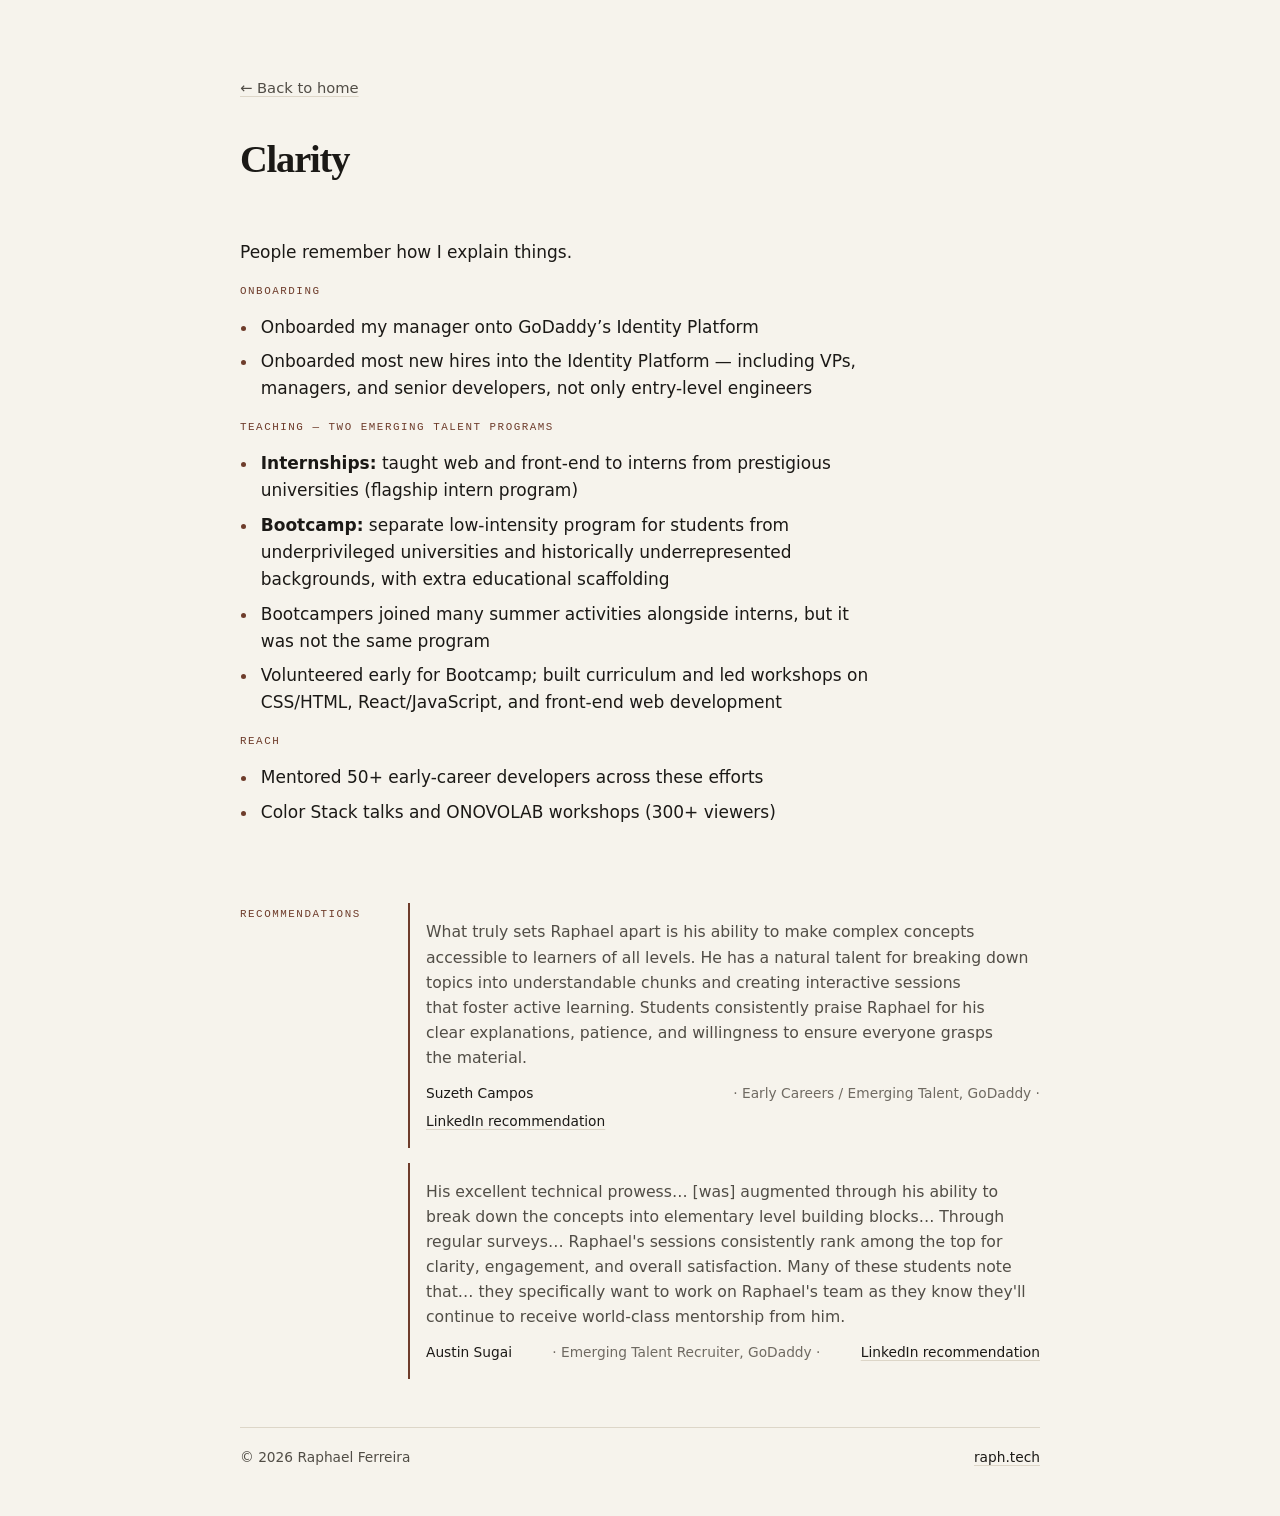
==== clarity/index.html @ 26cf2548 "Brand definition and subpages" ====
<!DOCTYPE html>
<html lang="en">
  <head>
    <meta charset="utf-8">
    <meta name="viewport" content="width=device-width, initial-scale=1">
    <title>Clarity · Raphael Ferreira</title>
    <meta name="description" content="How Raphael explains complex platform work: onboarding VPs through senior hires, intern teaching, Bootcamp, and Emerging Talent recommendations.">
    <link rel="canonical" href="https://raph.tech/clarity/">
    <meta name="theme-color" content="#131311">
    <meta name="theme-color" content="#f6f3ec" media="(prefers-color-scheme: light)">
    <link rel="icon" href="../images/favicon.png?v=2" type="image/png" sizes="64x64">
    <link rel="stylesheet" href="../css/style.css">
  </head>
  <body>
    <a class="skip" href="#content">Skip to content</a>
    <div class="page">
      <p class="page-back"><a href="../index.html">← Back to home</a></p>
      <main id="content" tabindex="-1">
        <h1 class="page-title">Clarity</h1>
        <div class="prose" style="margin-top: 1.25rem;">
          <p>People remember how I explain things.</p>

          <h2>Onboarding</h2>
          <ul>
            <li>Onboarded my manager onto GoDaddy’s Identity Platform</li>
            <li>Onboarded most new hires into the Identity Platform — including VPs, managers, and senior developers, not only entry-level engineers</li>
          </ul>

          <h2>Teaching — two Emerging Talent programs</h2>
          <ul>
            <li><strong>Internships:</strong> taught web and front-end to interns from prestigious universities (flagship intern program)</li>
            <li><strong>Bootcamp:</strong> separate low-intensity program for students from underprivileged universities and historically underrepresented backgrounds, with extra educational scaffolding</li>
            <li>Bootcampers joined many summer activities alongside interns, but it was not the same program</li>
            <li>Volunteered early for Bootcamp; built curriculum and led workshops on CSS/HTML, React/JavaScript, and front-end web development</li>
          </ul>

          <h2>Reach</h2>
          <ul>
            <li>Mentored 50+ early-career developers across these efforts</li>
            <li>Color Stack talks and ONOVOLAB workshops (300+ viewers)</li>
          </ul>
        </div>

        <section class="section" style="margin-top: 2.5rem;" aria-labelledby="recs-heading">
          <h2 id="recs-heading">Recommendations</h2>
          <div class="prose">
            <blockquote class="quote">
              <p>
                What truly sets Raphael apart is his ability to make complex concepts accessible to learners of all levels.
                He has a natural talent for breaking down topics into understandable chunks and creating interactive sessions that foster active learning.
                Students consistently praise Raphael for his clear explanations, patience, and willingness to ensure everyone grasps the material.
              </p>
              <footer>
                <cite>Suzeth Campos</cite> · Early Careers / Emerging Talent, GoDaddy
                · <a href="https://www.linkedin.com/in/raphferreira">LinkedIn recommendation</a>
              </footer>
            </blockquote>
            <blockquote class="quote">
              <p>
                His excellent technical prowess… [was] augmented through his ability to break down the concepts into elementary level building blocks…
                Through regular surveys… Raphael's sessions consistently rank among the top for clarity, engagement, and overall satisfaction.
                Many of these students note that… they specifically want to work on Raphael's team as they know they'll continue to receive world-class mentorship from him.
              </p>
              <footer>
                <cite>Austin Sugai</cite> · Emerging Talent Recruiter, GoDaddy
                · <a href="https://www.linkedin.com/in/raphferreira">LinkedIn recommendation</a>
              </footer>
            </blockquote>
          </div>
        </section>
      </main>
      <footer>
        <p>© <time datetime="2026">2026</time> Raphael Ferreira</p>
        <p><a href="../index.html">raph.tech</a></p>
      </footer>
    </div>
  </body>
</html>
---- css/style.css ----
:root {
  color-scheme: dark light;
  --serif: "Iowan Old Style", "Palatino Linotype", Palatino, "Book Antiqua", Georgia, serif;
  --sans: "Avenir Next", "Segoe UI", system-ui, sans-serif;
  --mono: "SF Mono", ui-monospace, Menlo, Consolas, monospace;
  --paper: #131311;
  --ink: #ece7de;
  --muted: #b7b1a6;
  --faint: #9c968c;
  --line: #2e2d29;
  --accent: #e2b48a;
  --pill: #1c1c19;
}

@media (prefers-color-scheme: light) {
  :root {
    --paper: #f6f3ec;
    --ink: #1b1916;
    --muted: #514d46;
    --faint: #6f6a62;
    --line: #ddd6c8;
    --accent: #6e3c2b;
    --pill: #efeae1;
  }
}

@supports (color: light-dark(black, white)) {
  :root {
    --paper: light-dark(#f6f3ec, #131311);
    --ink: light-dark(#1b1916, #ece7de);
    --muted: light-dark(#514d46, #b7b1a6);
    --faint: light-dark(#6f6a62, #9c968c);
    --line: light-dark(#ddd6c8, #2e2d29);
    --accent: light-dark(#6e3c2b, #e2b48a);
    --pill: light-dark(#efeae1, #1c1c19);
  }
}

*,
*::before,
*::after {
  box-sizing: border-box;
}

html {
  background: var(--paper);
}

body {
  margin: 0;
  background: var(--paper);
  color: var(--ink);
  font-family: var(--sans);
  font-size: 1.0625rem;
  line-height: 1.6;
  text-rendering: optimizeLegibility;
  -webkit-font-smoothing: antialiased;
}

::selection {
  background: var(--accent);
  color: var(--paper);
}

.skip {
  position: fixed;
  left: 1rem;
  top: -4rem;
  z-index: 2;
  padding: 0.45rem 0.7rem;
  background: var(--ink);
  color: var(--paper);
  text-decoration: none;
}

.skip:focus {
  top: 1rem;
}

.page {
  width: min(50rem, calc(100% - 2.5rem));
  margin: 0 auto;
  padding: clamp(2.25rem, 7vw, 4.75rem) 0 3rem;
}

.masthead,
.section {
  display: grid;
  grid-template-columns: 8.75rem minmax(0, 1fr);
  column-gap: 1.75rem;
}

.masthead {
  align-items: center;
  padding-bottom: 2rem;
  border-bottom: 1px solid var(--line);
}

.avatar {
  display: block;
  width: 100%;
  height: auto;
  aspect-ratio: 682 / 1024;
  border-radius: 0.45rem;
  box-shadow: 0 0 0 1px var(--line);
}

h1,
h2,
h3,
p {
  margin: 0;
}

h1 {
  font-family: var(--serif);
  font-size: clamp(2.4rem, 5vw, 3.2rem);
  font-weight: 600;
  letter-spacing: -0.03em;
  line-height: 1.02;
}

.subtitle {
  margin-top: 0.55rem;
  max-width: 38rem;
  font-size: 1.02rem;
  line-height: 1.45;
  text-wrap: balance;
}

.meta {
  display: flex;
  flex-wrap: wrap;
  align-items: baseline;
  gap: 0.35rem 1.15rem;
  margin-top: 1rem;
  color: var(--muted);
  font-size: 0.94rem;
}

.links {
  display: flex;
  flex-wrap: wrap;
  align-items: baseline;
  gap: 0.45rem;
}

.dot {
  color: var(--faint);
}

a {
  color: var(--ink);
  text-decoration-thickness: 1px;
  text-decoration-color: var(--line);
  text-underline-offset: 0.22em;
}

a:hover {
  color: var(--accent);
  text-decoration-color: var(--accent);
}

a:focus-visible {
  outline: 2px solid var(--accent);
  outline-offset: 3px;
  border-radius: 2px;
}

main {
  display: flex;
  flex-direction: column;
  gap: 2.35rem;
  margin-top: 2.35rem;
}

main:focus {
  outline: none;
}

h2 {
  margin-top: 0.2rem;
  font-family: var(--mono);
  font-size: 0.68rem;
  font-weight: 500;
  letter-spacing: 0.14em;
  line-height: 1.45;
  text-transform: uppercase;
  color: var(--accent);
}

.prose {
  display: flex;
  flex-direction: column;
  gap: 0.9rem;
}

.prose p,
.prose ul,
.detail {
  max-width: 40rem;
  text-wrap: pretty;
}

.prose ul {
  margin: 0;
  padding-left: 1.15rem;
  display: flex;
  flex-direction: column;
  gap: 0.45rem;
}

.prose li {
  padding-left: 0.15rem;
}

.prose li::marker {
  color: var(--accent);
}

.summary-body {
  display: flex;
  flex-direction: column;
  gap: 1.75rem;
}

.pillars {
  display: grid;
  grid-template-columns: repeat(3, minmax(0, 1fr));
  gap: 2.25rem;
}

.section-summary {
  grid-template-columns: 1fr;
  row-gap: 1rem;
}

.pillar {
  display: flex;
  flex-direction: column;
  gap: 0.55rem;
  min-height: 100%;
  padding: 1.15rem 1.1rem 1.2rem;
  border: 1px solid var(--line);
  border-radius: 0.45rem;
  background: var(--pill);
  color: inherit;
  text-decoration: none;
  transition: border-color 0.15s ease, box-shadow 0.15s ease;
}

.pillar:hover {
  border-color: var(--accent);
  color: inherit;
  text-decoration: none;
  box-shadow: 0 0 0 1px color-mix(in srgb, var(--accent) 35%, transparent);
}

.pillar:focus-visible {
  outline: 2px solid var(--accent);
  outline-offset: 3px;
}

.pillar-icon {
  display: flex;
  align-items: center;
  justify-content: flex-start;
  color: var(--accent);
}

.pillar-icon svg {
  display: block;
}

.pillar h3 {
  margin: 0;
  font-size: 1.08rem;
  font-weight: 600;
  letter-spacing: -0.015em;
  line-height: 1.25;
  color: var(--ink);
}

.pillar p {
  margin: 0;
  flex: 1;
  color: var(--muted);
  font-size: 0.92rem;
  line-height: 1.5;
  text-wrap: pretty;
}

.pillar-more {
  margin-top: 0.25rem;
  font-size: 0.86rem;
  color: var(--accent);
  text-decoration: underline;
  text-decoration-thickness: 1px;
  text-underline-offset: 0.22em;
}

.page-back {
  margin-bottom: 1.75rem;
  font-size: 0.92rem;
}

.page-back a {
  color: var(--muted);
}

.page-title {
  font-family: var(--serif);
  font-size: clamp(1.85rem, 4vw, 2.4rem);
  font-weight: 600;
  letter-spacing: -0.03em;
  line-height: 1.15;
}

.quote {
  margin: 0;
  padding: 1rem 0 1rem 1rem;
  border-left: 2px solid var(--accent);
  color: var(--muted);
  font-size: 0.98rem;
  text-wrap: pretty;
}

.quote footer {
  margin-top: 0.75rem;
  padding: 0;
  border: 0;
  color: var(--faint);
  font-size: 0.86rem;
}

.quote cite {
  font-style: normal;
  color: var(--ink);
}

.detail {
  margin-top: 0.45rem;
  color: var(--muted);
  font-size: 0.95rem;
}

.skill-groups {
  display: flex;
  flex-direction: column;
  gap: 1.15rem;
}

.skill-label {
  margin-bottom: 0.45rem;
  font-family: var(--mono);
  font-size: 0.68rem;
  font-weight: 500;
  letter-spacing: 0.08em;
  line-height: 1.45;
  text-transform: uppercase;
  color: var(--faint);
}

.entries {
  display: flex;
  flex-direction: column;
  gap: 1.65rem;
}

.entry-head {
  display: flex;
  justify-content: space-between;
  align-items: baseline;
  gap: 1rem 1.5rem;
}

h3 {
  font-size: 1.05rem;
  font-weight: 600;
  letter-spacing: -0.015em;
  line-height: 1.3;
}

.org {
  margin-top: 0.12rem;
  color: var(--muted);
  font-size: 0.95rem;
}

.dates {
  flex: none;
  font-family: var(--mono);
  font-size: 0.75rem;
  letter-spacing: 0.01em;
  color: var(--muted);
  white-space: nowrap;
}

.entry ul {
  margin: 0.7rem 0 0;
  padding: 0;
  list-style: none;
}

.entry li {
  position: relative;
  margin-top: 0.38rem;
  padding-left: 1rem;
}

.entry li::before {
  content: "";
  position: absolute;
  left: 0;
  top: 0.72em;
  width: 0.45rem;
  height: 1px;
  background: var(--accent);
}

.pills {
  display: flex;
  flex-wrap: wrap;
  gap: 0.45rem;
  margin: 0;
  padding: 0;
  list-style: none;
}

.pills li {
  padding: 0.28rem 0.72rem;
  border: 1px solid var(--line);
  border-radius: 999px;
  background: var(--pill);
  font-size: 0.86rem;
  line-height: 1.4;
}

footer {
  display: flex;
  flex-wrap: wrap;
  justify-content: space-between;
  gap: 0.4rem 1.5rem;
  margin-top: 3rem;
  padding-top: 1.1rem;
  border-top: 1px solid var(--line);
  color: var(--muted);
  font-size: 0.86rem;
}

@media (max-width: 42rem) {
  .masthead,
  .section {
    grid-template-columns: 1fr;
    row-gap: 0.85rem;
  }

  .pillars {
    grid-template-columns: 1fr;
  }

  .avatar {
    width: 8.25rem;
  }

  .entry-head {
    flex-direction: column;
    gap: 0.2rem;
  }

  .dates {
    white-space: normal;
  }
}

@media (prefers-reduced-motion: reduce) {
  * {
    scroll-behavior: auto !important;
    transition: none !important;
  }
}

@media print {
  :root {
    --paper: #fff;
    --ink: #111;
    --muted: #333;
    --faint: #333;
    --line: #ccc;
    --accent: #6e3c2b;
    --pill: #fff;
  }

  body {
    background: #fff;
    font-size: 11pt;
  }

  .skip {
    display: none;
  }

  .page {
    width: auto;
    padding: 0;
  }

  a {
    color: inherit;
    text-decoration: none;
  }

  .links a::after,
  footer a::after {
    content: " (" attr(href) ")";
    font-size: 0.85em;
  }
}
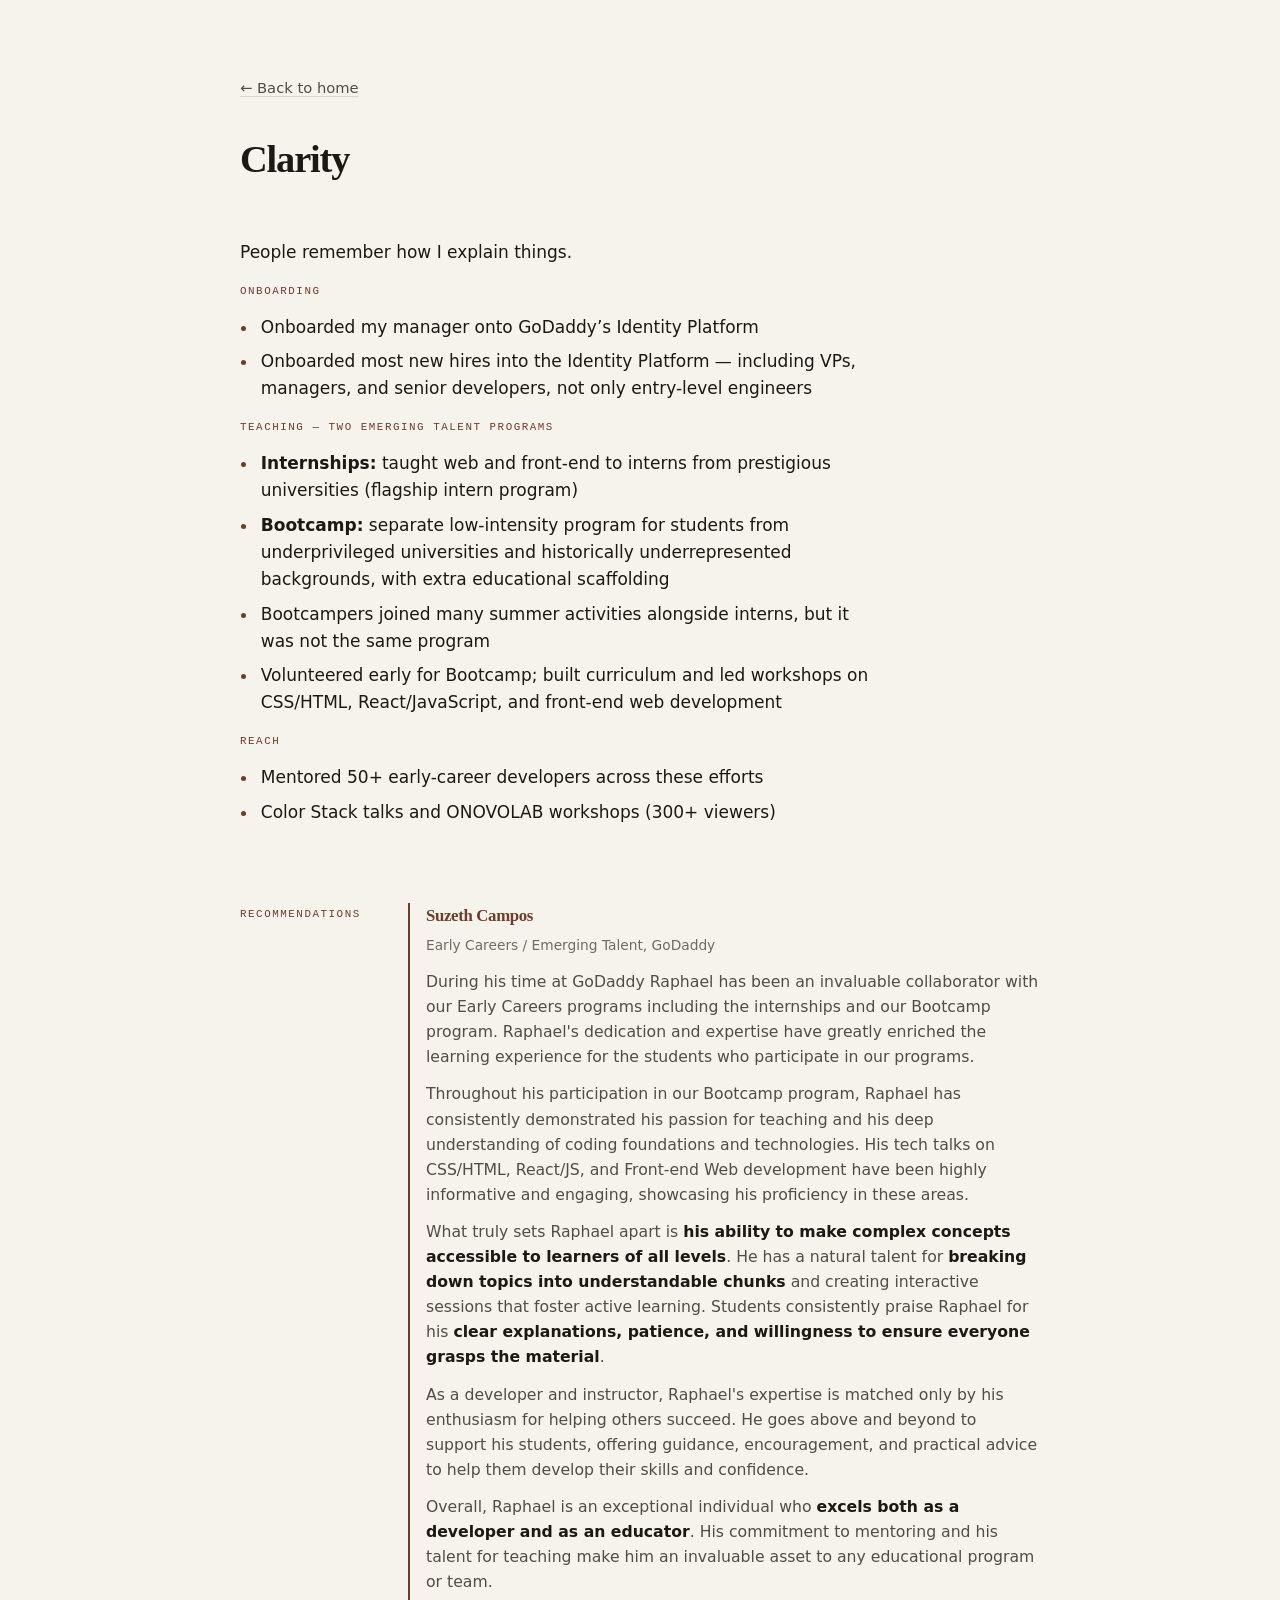
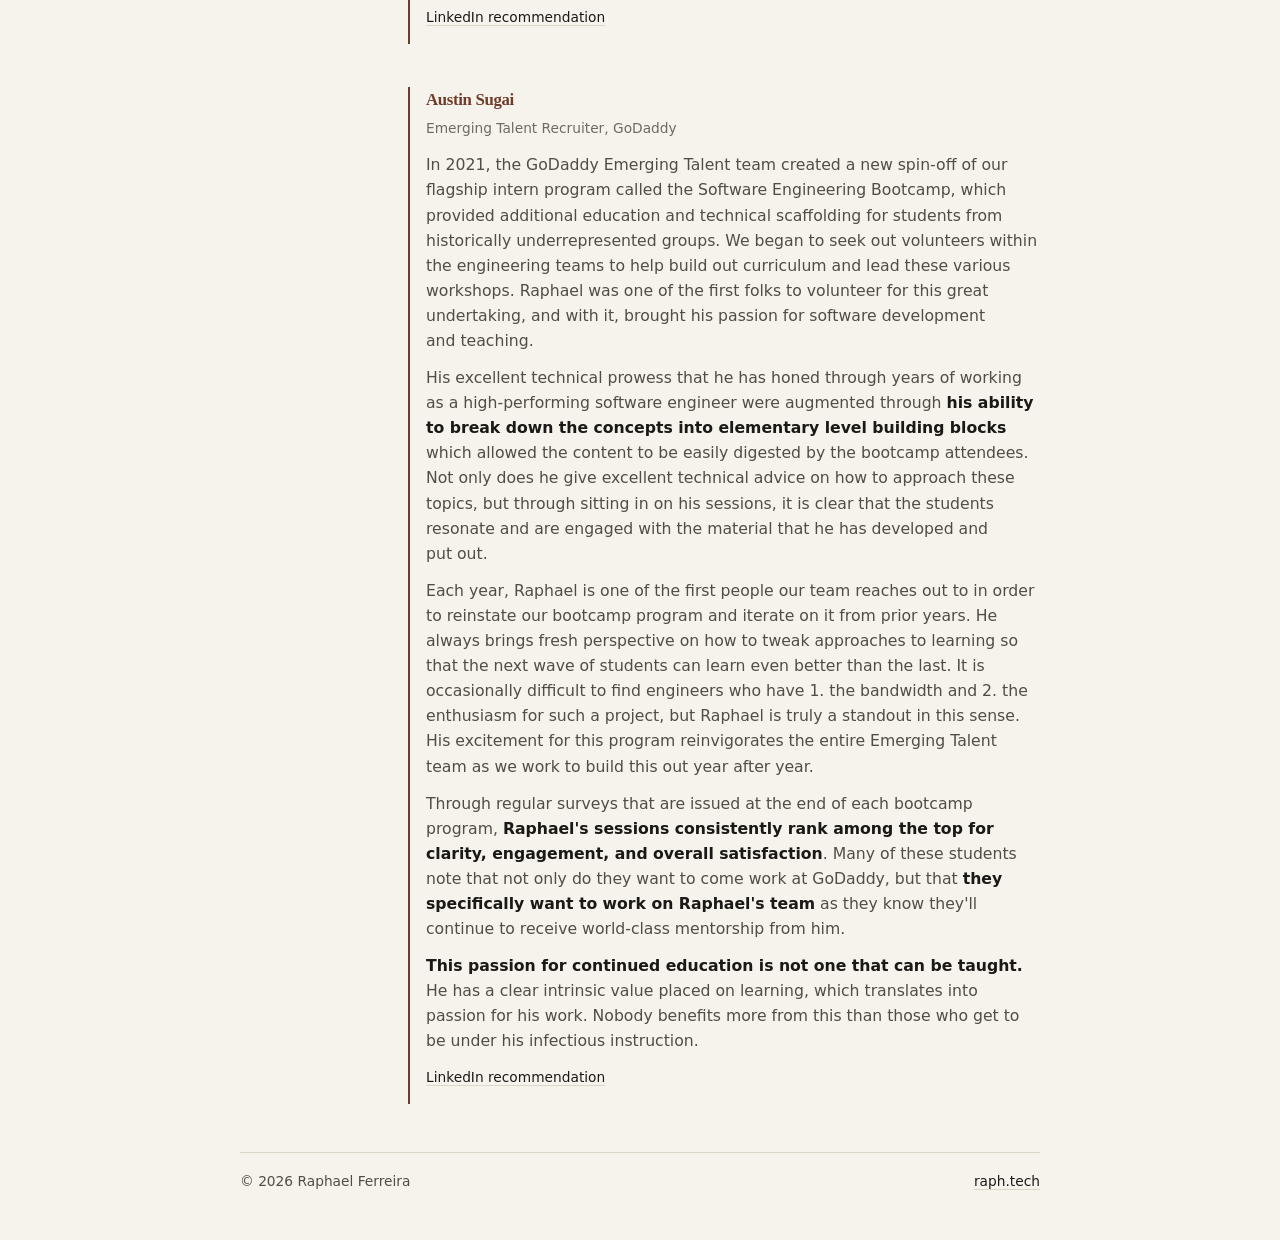
==== commit 1829a436: "styles and wording fixes" ====
--- a/clarity/index.html
+++ b/clarity/index.html
@@ -45,26 +45,68 @@
           <h2 id="recs-heading">Recommendations</h2>
           <div class="prose">
             <blockquote class="quote">
+              <header class="quote-byline">
+                <cite>Suzeth Campos</cite>
+                <span class="quote-role">Early Careers / Emerging Talent, GoDaddy</span>
+              </header>
               <p>
-                What truly sets Raphael apart is his ability to make complex concepts accessible to learners of all levels.
-                He has a natural talent for breaking down topics into understandable chunks and creating interactive sessions that foster active learning.
-                Students consistently praise Raphael for his clear explanations, patience, and willingness to ensure everyone grasps the material.
+                During his time at GoDaddy Raphael has been an invaluable collaborator with our Early Careers programs including the internships and our Bootcamp program.
+                Raphael's dedication and expertise have greatly enriched the learning experience for the students who participate in our programs.
               </p>
-              <footer>
-                <cite>Suzeth Campos</cite> · Early Careers / Emerging Talent, GoDaddy
-                · <a href="https://www.linkedin.com/in/raphferreira">LinkedIn recommendation</a>
-              </footer>
+              <p>
+                Throughout his participation in our Bootcamp program, Raphael has consistently demonstrated his passion for teaching and his deep understanding of coding foundations and technologies.
+                His tech talks on CSS/HTML, React/JS, and Front-end Web development have been highly informative and engaging, showcasing his proficiency in these areas.
+              </p>
+              <p>
+                What truly sets Raphael apart is <strong>his ability to make complex concepts accessible to learners of all levels</strong>.
+                He has a natural talent for <strong>breaking down topics into understandable chunks</strong> and creating interactive sessions that foster active learning.
+                Students consistently praise Raphael for his <strong>clear explanations, patience, and willingness to ensure everyone grasps the material</strong>.
+              </p>
+              <p>
+                As a developer and instructor, Raphael's expertise is matched only by his enthusiasm for helping others succeed.
+                He goes above and beyond to support his students, offering guidance, encouragement, and practical advice to help them develop their skills and confidence.
+              </p>
+              <p>
+                Overall, Raphael is an exceptional individual who <strong>excels both as a developer and as an educator</strong>.
+                His commitment to mentoring and his talent for teaching make him an invaluable asset to any educational program or team.
+              </p>
+              <p class="quote-source"><a href="https://www.linkedin.com/in/raphferreira/details/recommendations/">LinkedIn recommendation</a></p>
             </blockquote>
             <blockquote class="quote">
+              <header class="quote-byline">
+                <cite>Austin Sugai</cite>
+                <span class="quote-role">Emerging Talent Recruiter, GoDaddy</span>
+              </header>
               <p>
-                His excellent technical prowess… [was] augmented through his ability to break down the concepts into elementary level building blocks…
-                Through regular surveys… Raphael's sessions consistently rank among the top for clarity, engagement, and overall satisfaction.
-                Many of these students note that… they specifically want to work on Raphael's team as they know they'll continue to receive world-class mentorship from him.
+                In 2021, the GoDaddy Emerging Talent team created a new spin-off of our flagship intern program called the Software Engineering Bootcamp, which provided additional education and technical scaffolding for students from historically underrepresented groups.
+                We began to seek out volunteers within the engineering teams to help build out curriculum and lead these various workshops.
+                Raphael was one of the first folks to volunteer for this great undertaking, and with it, brought his passion for software development and teaching.
               </p>
-              <footer>
-                <cite>Austin Sugai</cite> · Emerging Talent Recruiter, GoDaddy
-                · <a href="https://www.linkedin.com/in/raphferreira">LinkedIn recommendation</a>
-              </footer>
+              <p>
+                His excellent technical prowess that he has honed through years of working as a high-performing software engineer were augmented through
+                <strong>his ability to break down the concepts into elementary level building blocks</strong>
+                which allowed the content to be easily digested by the bootcamp attendees.
+                Not only does he give excellent technical advice on how to approach these topics, but through sitting in on his sessions, it is clear that the students resonate and are engaged with the material that he has developed and put out.
+              </p>
+              <p>
+                Each year, Raphael is one of the first people our team reaches out to in order to reinstate our bootcamp program and iterate on it from prior years.
+                He always brings fresh perspective on how to tweak approaches to learning so that the next wave of students can learn even better than the last.
+                It is occasionally difficult to find engineers who have 1. the bandwidth and 2. the enthusiasm for such a project, but Raphael is truly a standout in this sense.
+                His excitement for this program reinvigorates the entire Emerging Talent team as we work to build this out year after year.
+              </p>
+              <p>
+                Through regular surveys that are issued at the end of each bootcamp program,
+                <strong>Raphael's sessions consistently rank among the top for clarity, engagement, and overall satisfaction</strong>.
+                Many of these students note that not only do they want to come work at GoDaddy, but that
+                <strong>they specifically want to work on Raphael's team</strong>
+                as they know they'll continue to receive world-class mentorship from him.
+              </p>
+              <p>
+                <strong>This passion for continued education is not one that can be taught.</strong>
+                He has a clear intrinsic value placed on learning, which translates into passion for his work.
+                Nobody benefits more from this than those who get to be under his infectious instruction.
+              </p>
+              <p class="quote-source"><a href="https://www.linkedin.com/in/raphferreira/details/recommendations/">LinkedIn recommendation</a></p>
             </blockquote>
           </div>
         </section>
--- a/css/style.css
+++ b/css/style.css
@@ -318,24 +318,53 @@
 
 .quote {
   margin: 0;
-  padding: 1rem 0 1rem 1rem;
+  padding: 0 0 1rem 1rem;
   border-left: 2px solid var(--accent);
   color: var(--muted);
   font-size: 0.98rem;
   text-wrap: pretty;
 }
 
-.quote footer {
-  margin-top: 0.75rem;
+.quote + .quote {
+  margin-top: 1.75rem;
+}
+
+.quote-byline {
+  display: flex;
+  flex-direction: column;
+  gap: 0.2rem;
+  margin: 0 0 0.85rem;
   padding: 0;
   border: 0;
+}
+
+.quote-byline cite {
+  font-family: var(--serif);
+  font-style: normal;
+  font-size: 1.05rem;
+  font-weight: 600;
+  letter-spacing: -0.02em;
+  color: var(--accent);
+}
+
+.quote-role {
+  font-size: 0.86rem;
   color: var(--faint);
+}
+
+.quote p + p {
+  margin-top: 0.75rem;
+}
+
+.quote strong {
+  color: var(--ink);
+  font-weight: 600;
+}
+
+.quote-source {
+  margin-top: 0.85rem;
   font-size: 0.86rem;
-}
-
-.quote cite {
-  font-style: normal;
-  color: var(--ink);
+  color: var(--faint);
 }
 
 .detail {
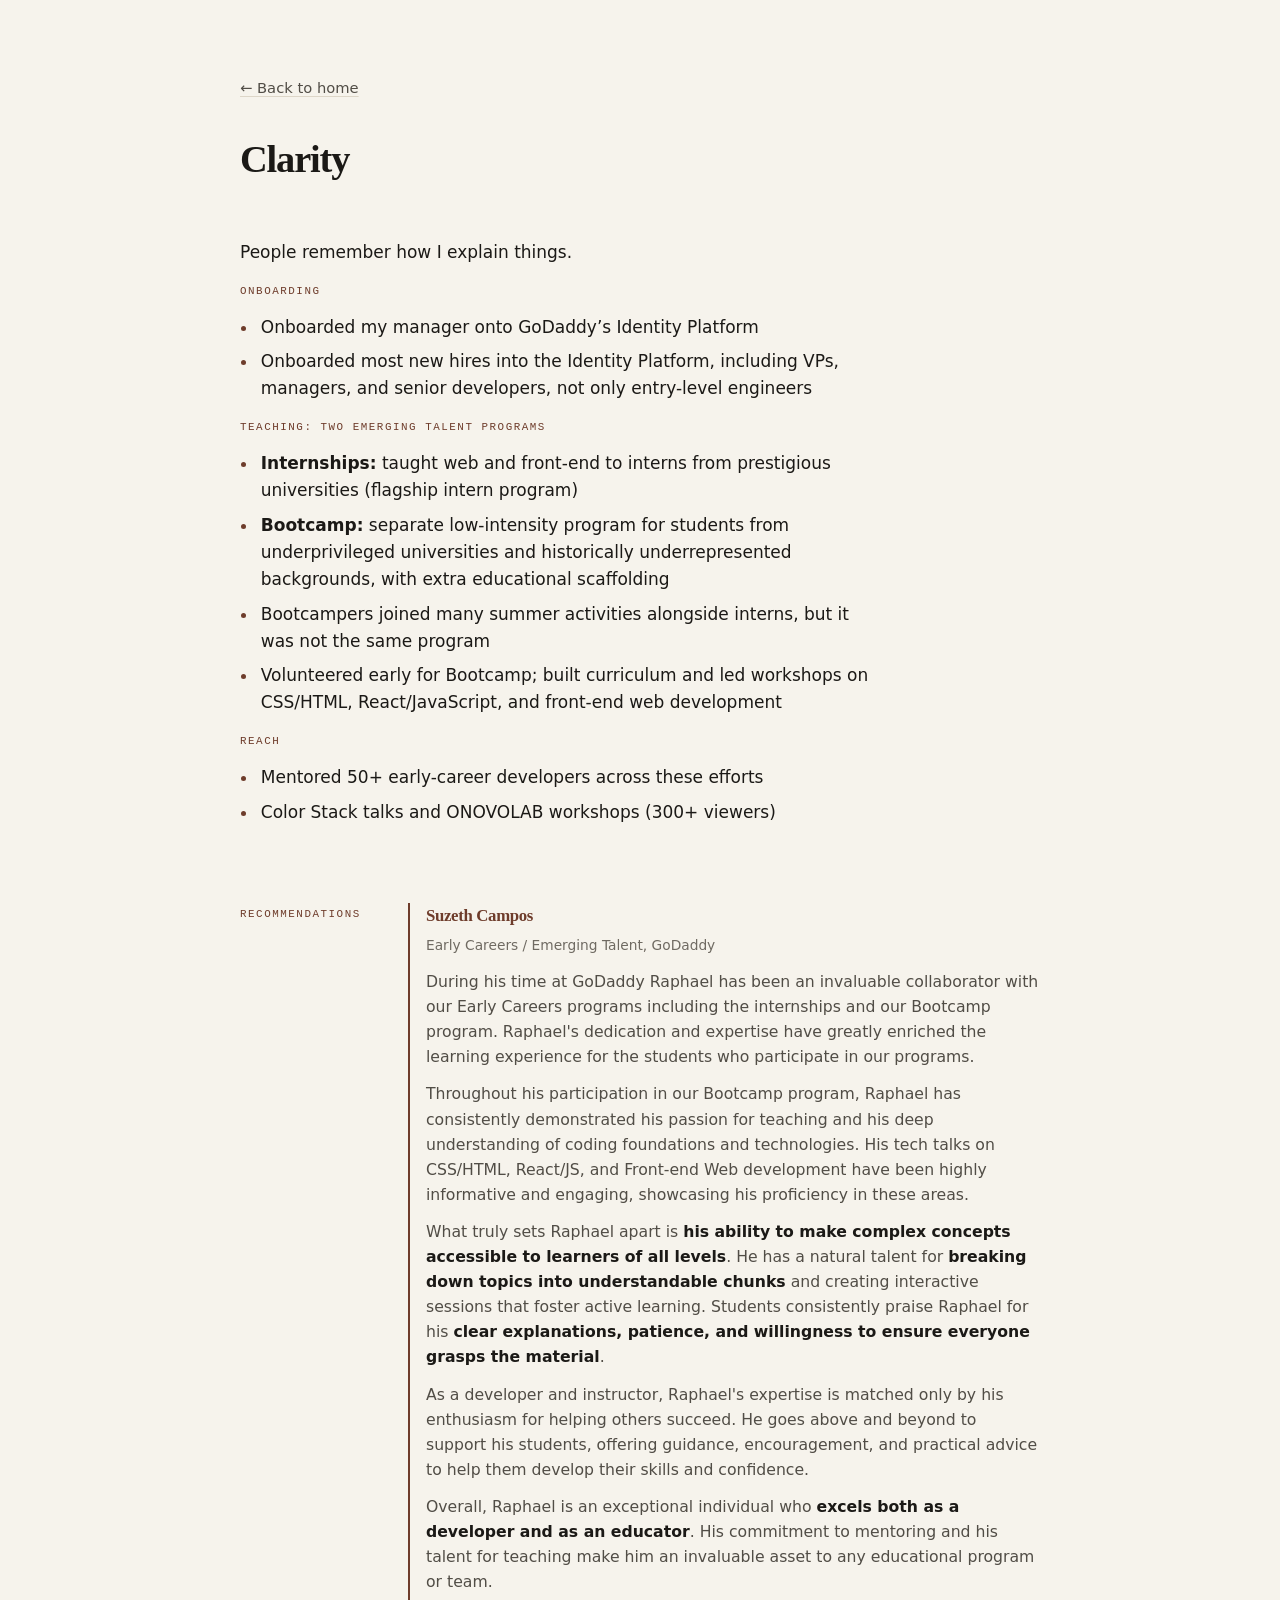
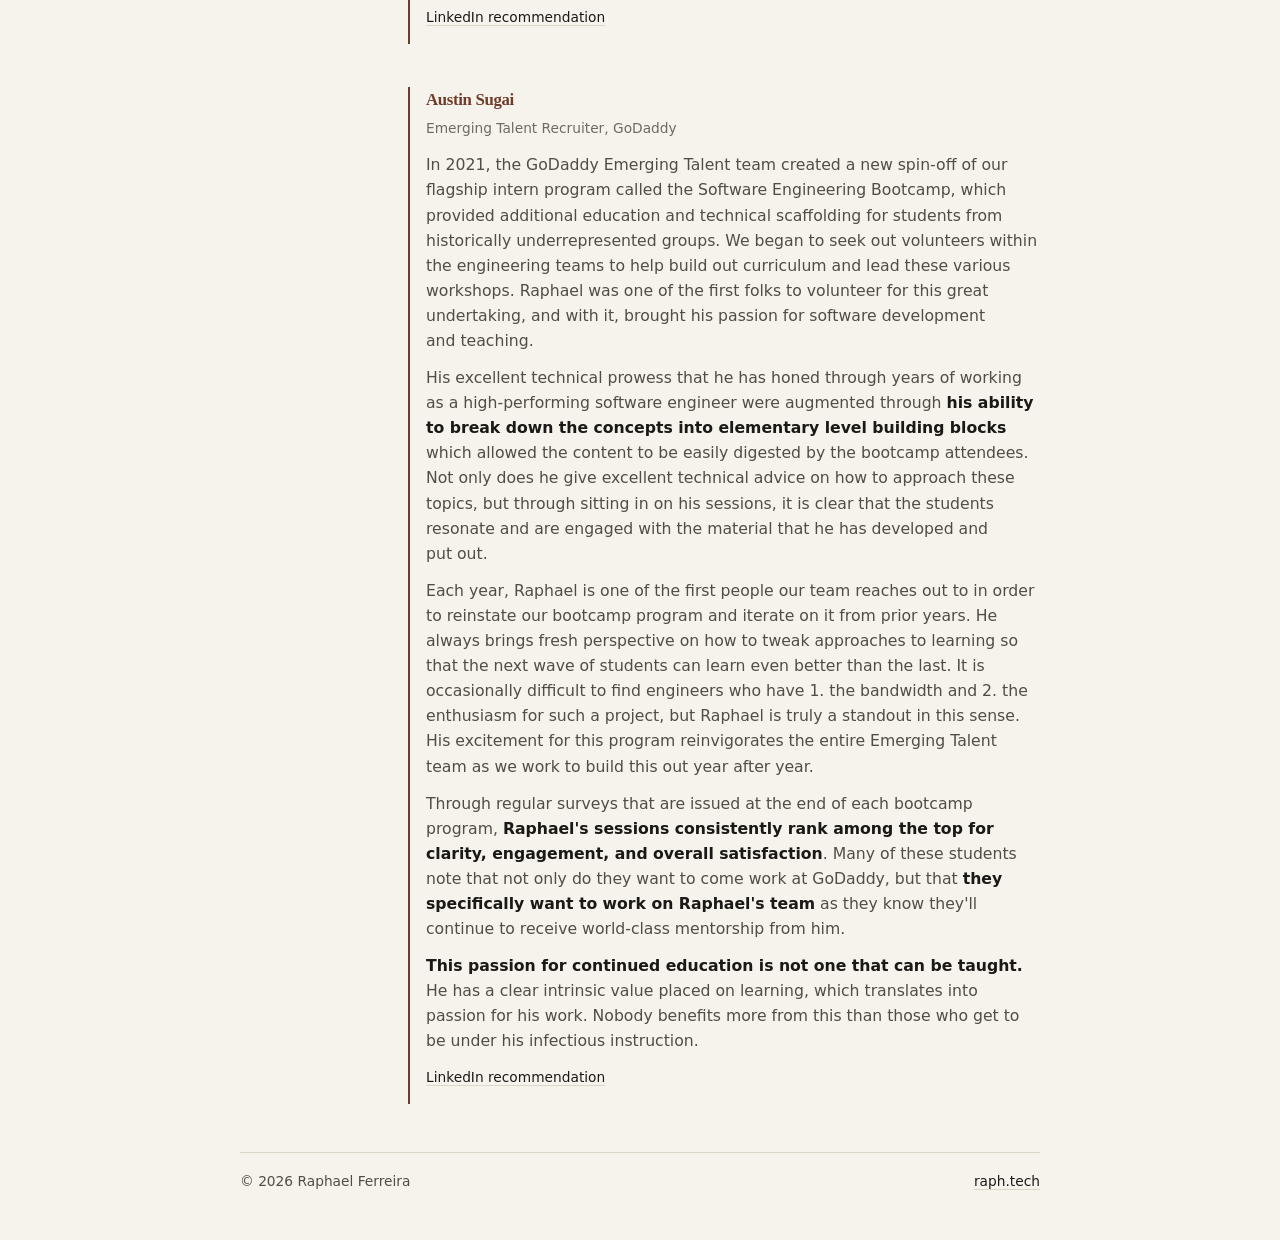
==== commit 6e5e071a: "consistency copy fixes" ====
--- a/clarity/index.html
+++ b/clarity/index.html
@@ -23,10 +23,10 @@
           <h2>Onboarding</h2>
           <ul>
             <li>Onboarded my manager onto GoDaddy’s Identity Platform</li>
-            <li>Onboarded most new hires into the Identity Platform — including VPs, managers, and senior developers, not only entry-level engineers</li>
+            <li>Onboarded most new hires into the Identity Platform, including VPs, managers, and senior developers, not only entry-level engineers</li>
           </ul>
 
-          <h2>Teaching — two Emerging Talent programs</h2>
+          <h2>Teaching: two Emerging Talent programs</h2>
           <ul>
             <li><strong>Internships:</strong> taught web and front-end to interns from prestigious universities (flagship intern program)</li>
             <li><strong>Bootcamp:</strong> separate low-intensity program for students from underprivileged universities and historically underrepresented backgrounds, with extra educational scaffolding</li>
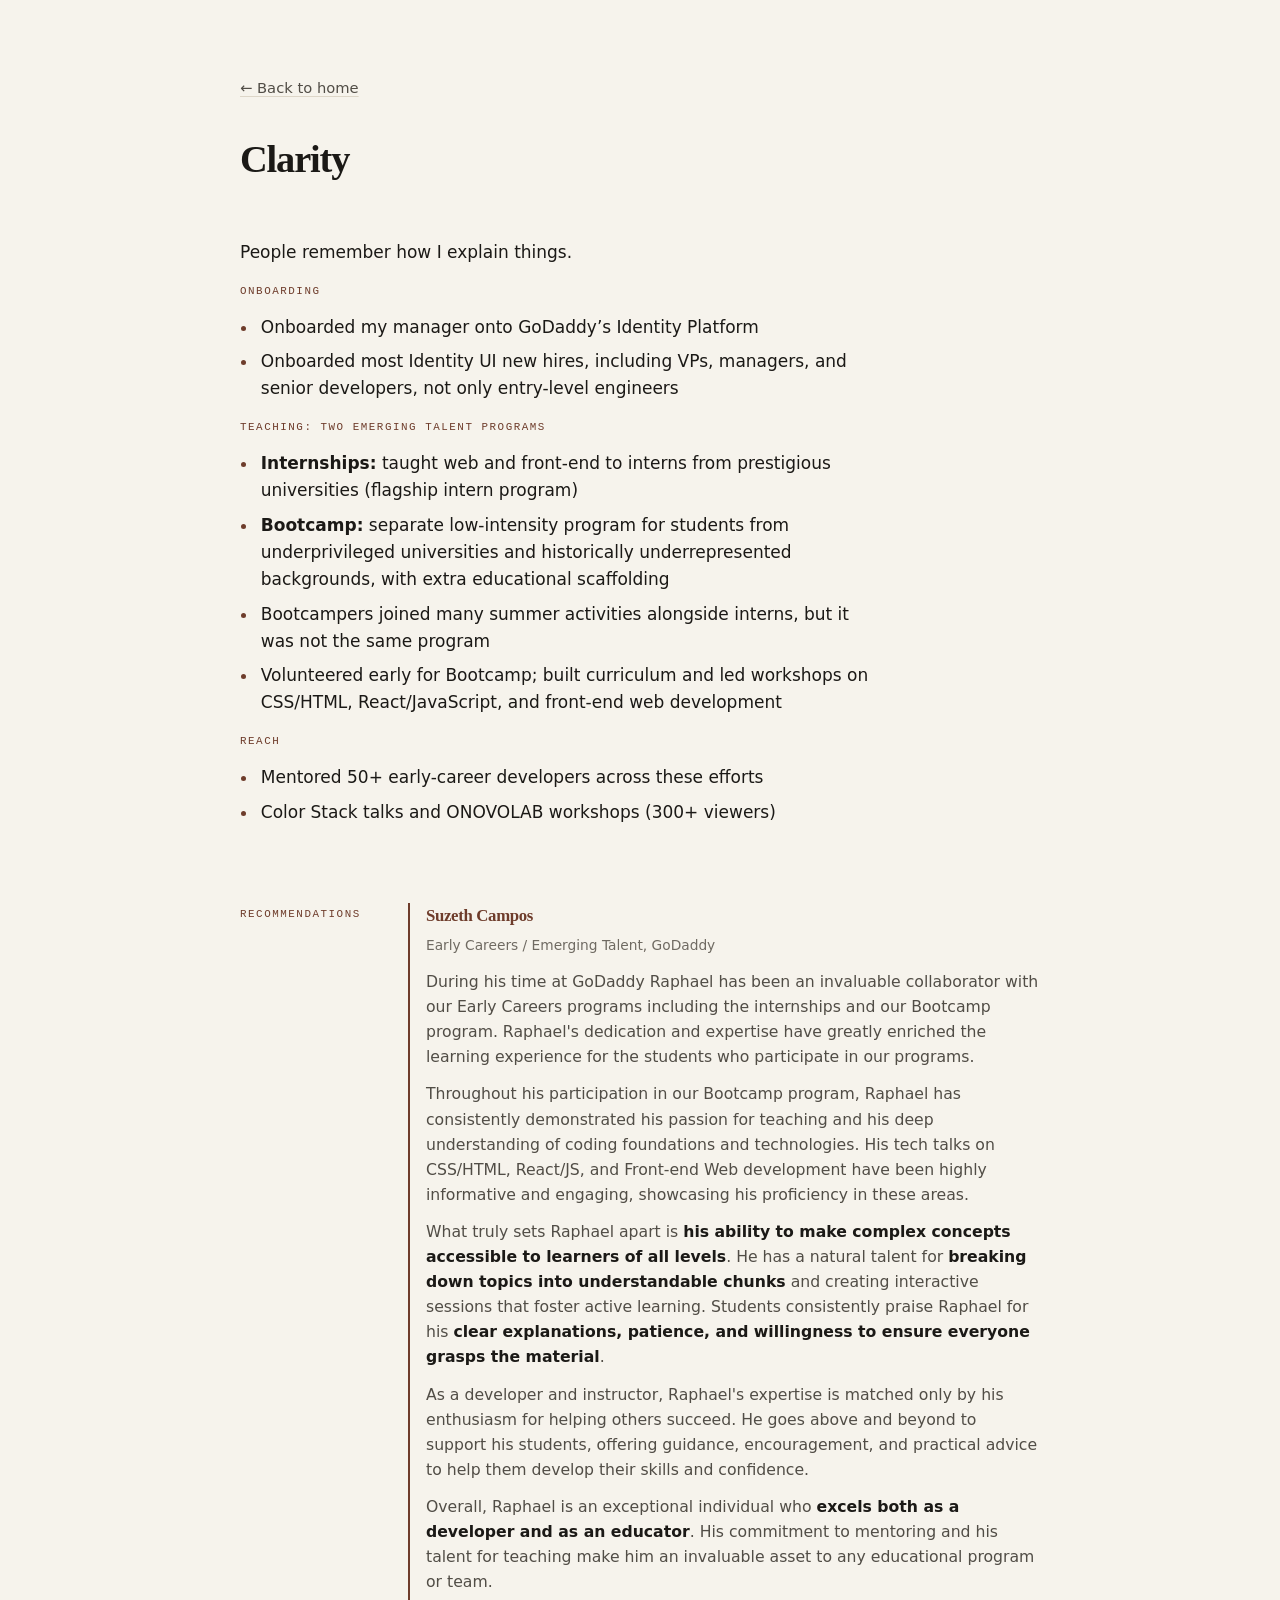
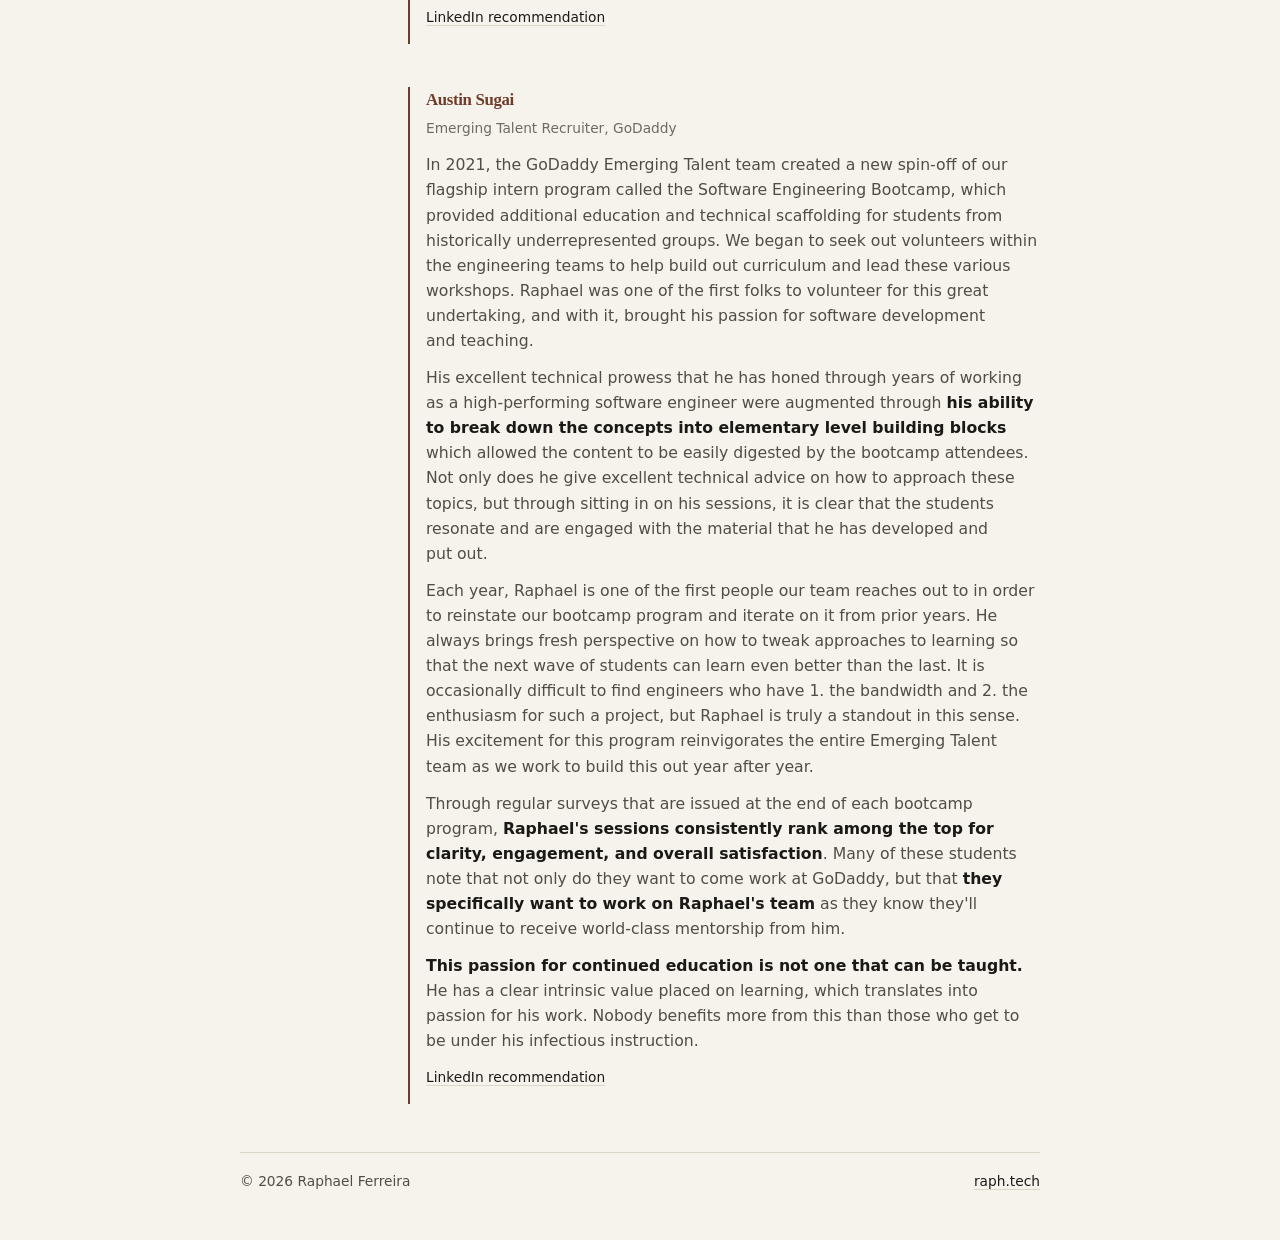
==== commit 9bd86450: "copy fixes" ====
--- a/clarity/index.html
+++ b/clarity/index.html
@@ -23,7 +23,7 @@
           <h2>Onboarding</h2>
           <ul>
             <li>Onboarded my manager onto GoDaddy’s Identity Platform</li>
-            <li>Onboarded most new hires into the Identity Platform, including VPs, managers, and senior developers, not only entry-level engineers</li>
+            <li>Onboarded most Identity UI new hires, including VPs, managers, and senior developers, not only entry-level engineers</li>
           </ul>
 
           <h2>Teaching: two Emerging Talent programs</h2>
